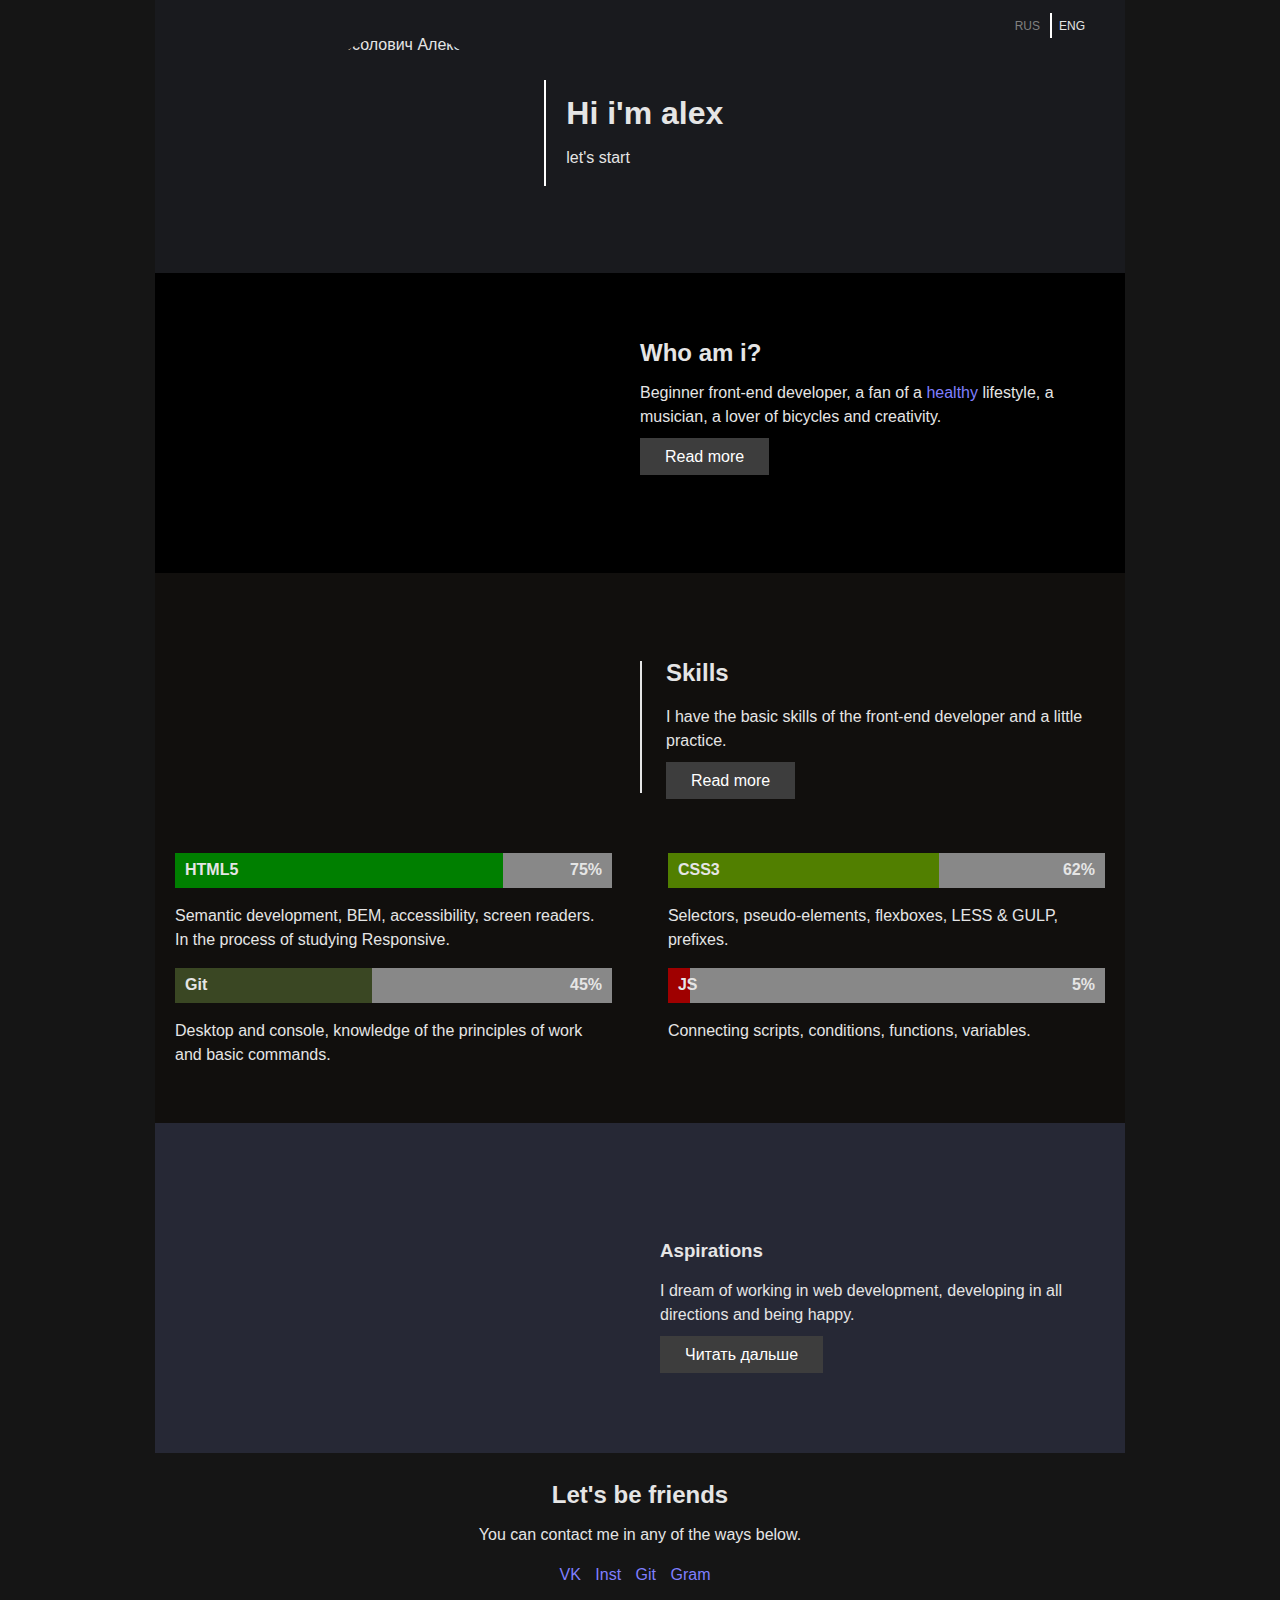
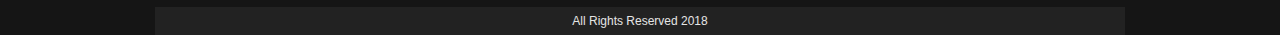
==== index_eng.html @ 6cd96cf3 "Merge pull request #4 from ppashkov/master" ====
<!DOCTYPE html>
<html lang="en">
  <head>
    <meta charset="UTF-8">
    <meta name="viewport" content="width=device-width, initial-scale=1">
    <title>Developer Alex</title>
    <link rel="stylesheet" href="css/mobile_style.css">
    <link rel="stylesheet" href="css/tablet_style.css">
    <link rel="stylesheet" href="css/desktop_style.css">
  </head>
  <body class="container">
    <header class="main-header">
      <section class="lang-menu">
        <ul class="lang-list">
          <li class="lang-list__item"><a href="index.html" class="lang-list__link">RUS</a></li>
          <li class="lang-list__item"><a href="#" class="lang-list__link lang-list__link--active">ENG</a></li>
        </ul>
      </section>
      <section class="header-info">
        <div class="header-info__wrapper-photo">
          <img class="header-info__photo" src="img/main_header_photo.jpg" alt="На фото: Просолович Александр" title="Просолович Александр">
        </div>
        <div class="header-info__wrapper-info">
          <h1 class="header-info__title">Hi i'm alex</h1>
          <p class="header-info__description">let's start</p>
        </div>
      </section>
    </header>
    <main class="page-main">
      <section class="main-info">
        <div class="main-info-wrapper">
          <h2 class="main-info__title">Who am i?</h2>
          <p class="main-info__description">Beginner front-end developer, a fan of a <a href="https://ru.wikipedia.org/wiki/%D0%97%D0%B4%D0%BE%D1%80%D0%BE%D0%B2%D1%8B%D0%B9_%D0%BE%D0%B1%D1%80%D0%B0%D0%B7_%D0%B6%D0%B8%D0%B7%D0%BD%D0%B8" class="main-info__alert">healthy</a> lifestyle, a musician, a lover of bicycles and creativity.</p>
          <a class="page-main__button" href="#">Read more</a>
        </div>
      </section>
      <section class="advantages">
        <div class="advantages-title-wrapper">
          <h2 class="page-main__title">Skills</h2>
          <p class="page-main__description">I have the basic skills of the front-end developer  and a little practice.</p>
          <a class="page-main__button" href="#">Read more</a>
        </div>
        <ul class="advantages-list">
          <li class="advantages-list__item">
            <h3 class="visually-hidden">HTML5</h3>
            <div class="progress-bar progress-bar--75">
              <div class="progress-bar__text">
                <span class="progress-bar__title">HTML5</span>
                <span class="progress-bar__title">75%</span>
              </div>
            </div>
            <p>Semantic development, BEM, accessibility, screen readers. In the process of studying Responsive.
          </li>
          <li class="advantages-list__item">
            <h3 class="visually-hidden">CSS3</h3>
            <div class="progress-bar progress-bar--62">
              <div class="progress-bar__text">
                <span class="progress-bar__title">CSS3</span>
                <span class="progress-bar__title">62%</span>
              </div>
            </div>
            <p>Selectors, pseudo-elements, flexboxes, LESS & GULP, prefixes.</p>
          </li>
          <li class="advantages-list__item">
            <h3 class="visually-hidden">Git</h3>
            <div class="progress-bar progress-bar--45">
              <div class="progress-bar__text">
                <span class="progress-bar__title">Git</span>
                <span class="progress-bar__title">45%</span>
              </div>
            </div>
            <p>Desktop and console, knowledge of the principles of work and basic commands.</p>
          </li>
          <li class="advantages-list__item">
            <h3 class="visually-hidden">JS</h3>
            <div class="progress-bar progress-bar--5">
              <div class="progress-bar__text">
                <span class="progress-bar__title">JS</span>
                <span class="progress-bar__title">5%</span>
              </div>
            </div>
            <p>Connecting scripts, conditions, functions, variables.</p>
          </li>
        </ul>
      </section>
      <section class="desires">
        <div class="desires-content-wrapper">
          <h3 class="desires__title">Aspirations</h3>
          <p>I dream of working in web development, developing in all directions and being happy.</p>
          <a class="page-main__button" href="#">Читать дальше</a>
        </div>
      </section>
    </main>
    <footer class="page-footer">
      <section class="social-menu">
        <div class="social-menu-wrapper">
          <h2 class="social-menu__title">Let's be friends</h2>
          <p>You can contact me in any of the ways below.</p>
          <ul class="social-list">
            <li class="social-list__item"><a class="social-list__title" href="http://vk.com/destors">VK</a></li>
            <li class="social-list__item"><a class="social-list__title" href="http://www.instagram.com/destors">Inst</a></li>
            <li class="social-list__item"><a class="social-list__title" href="http://github.com/Destors">Git</a></li>
            <li class="social-list__item"><a class="social-list__title" href="https://web.telegram.org/@Destors">Gram</a></li>
          </ul>
        </div>
        <div class="social-list-wrapper">
        </div>
      </section>
      <section class="copyright">
        <p class="copyright__title">All Rights Reserved 2018</p>
      </section>
    </footer>
  </body>
</html>
---- css/mobile_style.css ----
html {
    -webkit-box-sizing: border-box;
            box-sizing: border-box;

    animation: appear 3s;

    background-color: #151515;
}

*,
*::before,
*::after {
    -webkit-box-sizing: inherit;
            box-sizing: inherit;
}

body {
    padding: 0;
    margin: 0;

    font-family: "Roboto", Arial, sans-serif;
    font-size: 16px;
    font-style: normal;
    font-weight: 400;
    line-height: 24px;

    color: #e5e5e5;
}

a {
    text-decoration: none;

    color: #7f7fff;
}


.visually-hidden {
    position: absolute;

    width: 1px;
    height: 1px;
    padding: 0;
    margin: -1px;
    overflow: hidden;
    clip: rect(0 0 0 0);

    white-space: nowrap;

    border: 0;

    clip-path: inset(100%);
}

@keyframes appear {
    0% {
        opacity: 0;
    }

    100% {
        opacity: 1.0;
    }
}

.js .hideContent {
    display: none;

    animation: appear 4s;
}

.js .showContent {
    display: block;
}


.main-header {
    padding-top: 13px;
    padding-bottom: 20px;
    margin: 0;

    background-color: #191a1e;
}

.lang-list {
    display: flex;
    padding: 0 30px;
    margin: 0;

    list-style: none;

    justify-content: space-between;
}

.lang-list__item {
    padding-right: 10px;
}

.lang-list__link {
    font-size: 12px;

    text-decoration: none;

    color: gray;
}

.lang-list__link--active {
    color: inherit;
}

.advantages-list__percent {
    font-size: 16px;
    font-weight: 200;
}

.container {
    max-width: 500px;
    min-width: 320px;
    padding: 0;
    margin: 0 auto;
}

.header-info {
    padding: 20px 20px;
}

.header-info__wrapper-photo {
    position: relative;

    width: 200px;
    height: 200px;
    margin: 0 auto;
    overflow: hidden;

    text-align: center;

    border-radius: 50%;
}

.header-info__photo {
    width: auto;
    height: 100%;
    margin-left: -76px;
}

.header-info__description {
    padding: 0;
}

.header-info__wrapper-info {
    padding-left: 20px;

    border-left: 2px solid white;
}

.page-main {
    padding: 0;
    margin: 0;
}

.page-main__button {
    padding: 10px 25px;
    margin: 0 auto;

    text-decoration: none;

    color: white;
    border: none;
    background-color: #3d3d3d;
}

.no-js .page-main__button {
    display: none;
}

.page-main__title {
    text-align: left;
}

.page-main__description {
    text-align: left;
}

.main-info {
    padding: 60% 20px 40px 20px;

    text-align: center;

    background-color: black;
    background-image: url(../img/big_1498922514_image.jpg);
    background-repeat: no-repeat;
    background-size: 100%;
}

.main-info__title {
    padding: 0;
    margin: 0;
}

.advantages-title-wrapper {
    margin-bottom: 40px;

    text-align: center;
}


.advantages {
    padding: 60% 20px 40px 20px;

    background-color: #110f0d;
    background-image: url(../img/59fdde28f2a31.jpg);
    background-repeat: no-repeat;
    background-size: 100%;
}

.advantages-list {
    padding: 0;
    margin: 0;

    list-style: none;
}

.progress-bar {
    position: relative;

    display: flex;
    width: 100%;
    height: 35px;
    padding: 0;
    margin: 0 auto;

    background: #888;

    align-items: center;
}

.progress-bar:before {
    position: absolute;
    z-index: 1;

    height: 35px;

    content: "";

    background-color: #007f00;
}

.progress-bar--75:before {
    width: 75%;
}

.progress-bar--62:before {
    width: 62%;

    background-color: #517f00;
}

.progress-bar--45:before {
    width: 45%;

    background-color: #3a4723;
}

.progress-bar--5:before {
    width: 5%;

    background-color: #9f0000;
}

.progress-bar__text {
    display: flex;
    width: 100%;

    justify-content: space-between;
}

.progress-bar__title {
    z-index: 2;

    padding: 0 10px;
    margin: 0;

    font-weight: bold;
}

.hobbies__title {
    padding: 0 20px;

    text-align: center;
}

.hobbies-list {
    padding: 0 20px;
    margin: 0;

    list-style: none;
}

.hobbies-list__item {
    display: flex;
    margin-bottom: 20px;

    text-align: center;

    align-items: center;
}

.hobbies-list__description {
    max-width: 200px;
    padding: 0;
    margin: 0;

    font-size: 14px;
}

.hobbies-list__img {
    width: 120px;
    height: 127px;
}

.desires {
    padding: 82% 20px 40px 20px;
    margin: 0;

    text-align: center;

    background-color: #262835;
    background-image: url(../img/20413001.jpg);
    background-repeat: no-repeat;
    background-size: 100%;
}

.desires__title {
    padding: 0;
    margin: 0;
}


.page-footer {
    padding: 0 0;
}

.page-footer__description {
    padding: 0;
    margin: 0;
}


.social-menu {
    padding: 0;
    margin: 0;

    text-align: center;
}

.social-menu-wrapper {
    padding-top: 30px;
}

.social-menu__title {
    padding: 0;
    margin: 0;
}

.social-list {
    padding: 0;
    margin: 0 0 20px 0;

    list-style: none;
}
.social-list__item {
    display: inline-block;
    margin-right: 10px;
}

.social-list__link {
    width: 50px;
    height: 50px;
}

.copyright {
    text-align: center;

    background-color: #222;
}

.copyright__title {
    padding: 0;
    margin: 0;
}

.hideContent__title {
    text-align: left;
}

.hideContent__title-smal {
    padding: 0;
    margin: 0;

    text-align: left;
}

.hideContent__description {
    text-align: left;
}
---- css/desktop_style.css ----
@media (min-width: 660px) {
    a:hover,
    a:focus {
        opacity: .2;
    }

    a:active {
        opacity: 1;
    }
    .container {
        min-width: 970px;
    }


    .lang-menu {
        float: right;
    }

    .lang-list {
        display: flex;
    }

    .lang-list__item:first-child {
        border-left: none;
    }

    .lang-list__item {
        padding-left: 7px;

        border-left: 2px solid white;
    }


    .header-info {
        display: flex;

        align-items: center;
        justify-content: center;
    }

    .header-info__wrapper-photo {
        margin: 0 40px;

        background-image: url(../img/595f10a64d228.png);
        background-size: 100%;
    }

    .header-info__wrapper-info {
        width: 324px;
        margin: 0;
    }

    .main-info {
        min-height: 300px;
        padding-top: 7%;

        background-position-x: 10%;
        background-position-y: 42px;
        background-size: 40%;
    }

    .main-info-wrapper {
        width: 50%;
        margin-left: auto;

        text-align: left;
    }

    .page-main__button {
        margin: 0 auto 0 0;
    }

    .page-main__button:hover,
    .page-main__button:focus {
        background-color: #7f7f7fff;
    }

    .page-main__button:active {
        background-color: #191919ff;
    }

    .advantages {
        padding-top: 7%;

        background-color: #110f0d;
        background-image: url(../img/59fdde28f2a31.jpg);
        background-repeat: no-repeat;
        background-position-x: 10%;
        background-position-y: 50px;
        background-size: 40%;
    }

    .advantages-title-wrapper {
        width: 50%;
        padding-left: 24px;
        margin-left: auto;

        text-align: left;

        border-left: 2px solid;
    }

    .advantages-list {
        display: flex;
        padding-top: 20px;

        flex-wrap: wrap;
        justify-content: space-between;
    }

    .advantages-list__item {
        width: 47%;
    }

    .hobbies {
        margin: 40px;
    }

    .hobbies__title {
        margin-bottom: 44px;

        text-align: center;
    }

    .hobbies-list {
        display: flex;

        flex-wrap: wrap;
    }

    .hobbies-list__item {
        display: block;
        padding: 3px 40px;
    }

    .hobbies-list__link:hover .hobbies-list__img {
        transform: scale(1.1);

        opacity: .7;
    }
    .hobbies-list__description {
        max-width: 200px;
    }

    .desires {
        min-height: 330px;
        padding: 0;
        margin: 0;

        background-color: #262835;
        background-image: url(../img/20413001.jpg);
        background-repeat: no-repeat;
        background-position-x: 10%;
        background-position-y: 10px;
        background-size: 40%;
    }

    .desires-content-wrapper {
        display: block;
        width: 50%;
        padding: 12% 20px 5% 20px;
        margin: 0;
        margin-left: auto;

        text-align: left;
    }

    .hideContent {
        display: flex;

        flex-wrap: wrap;
    }

    .copyright {
        display: flex;

        justify-content: space-around;
    }

    .copyright__title {
        padding: 2px 10px;

        font-size: 12px;
    }
}
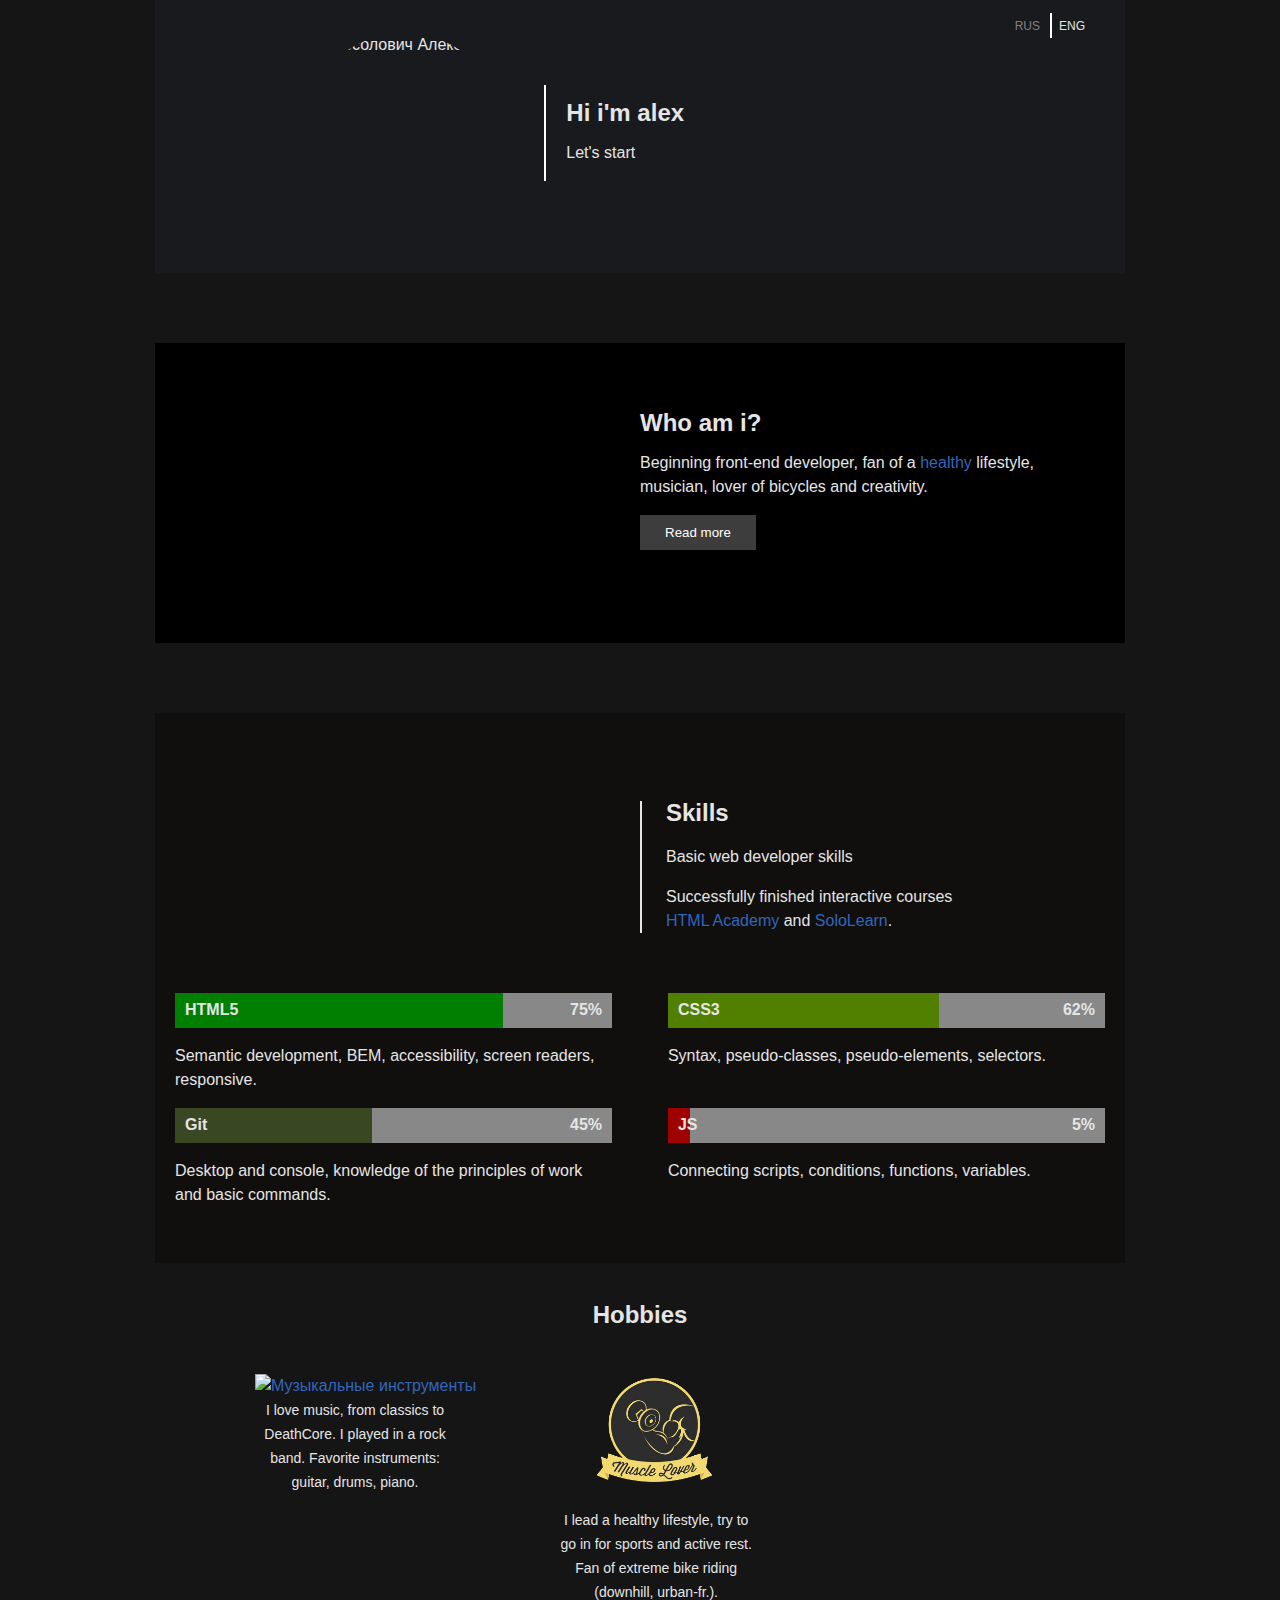
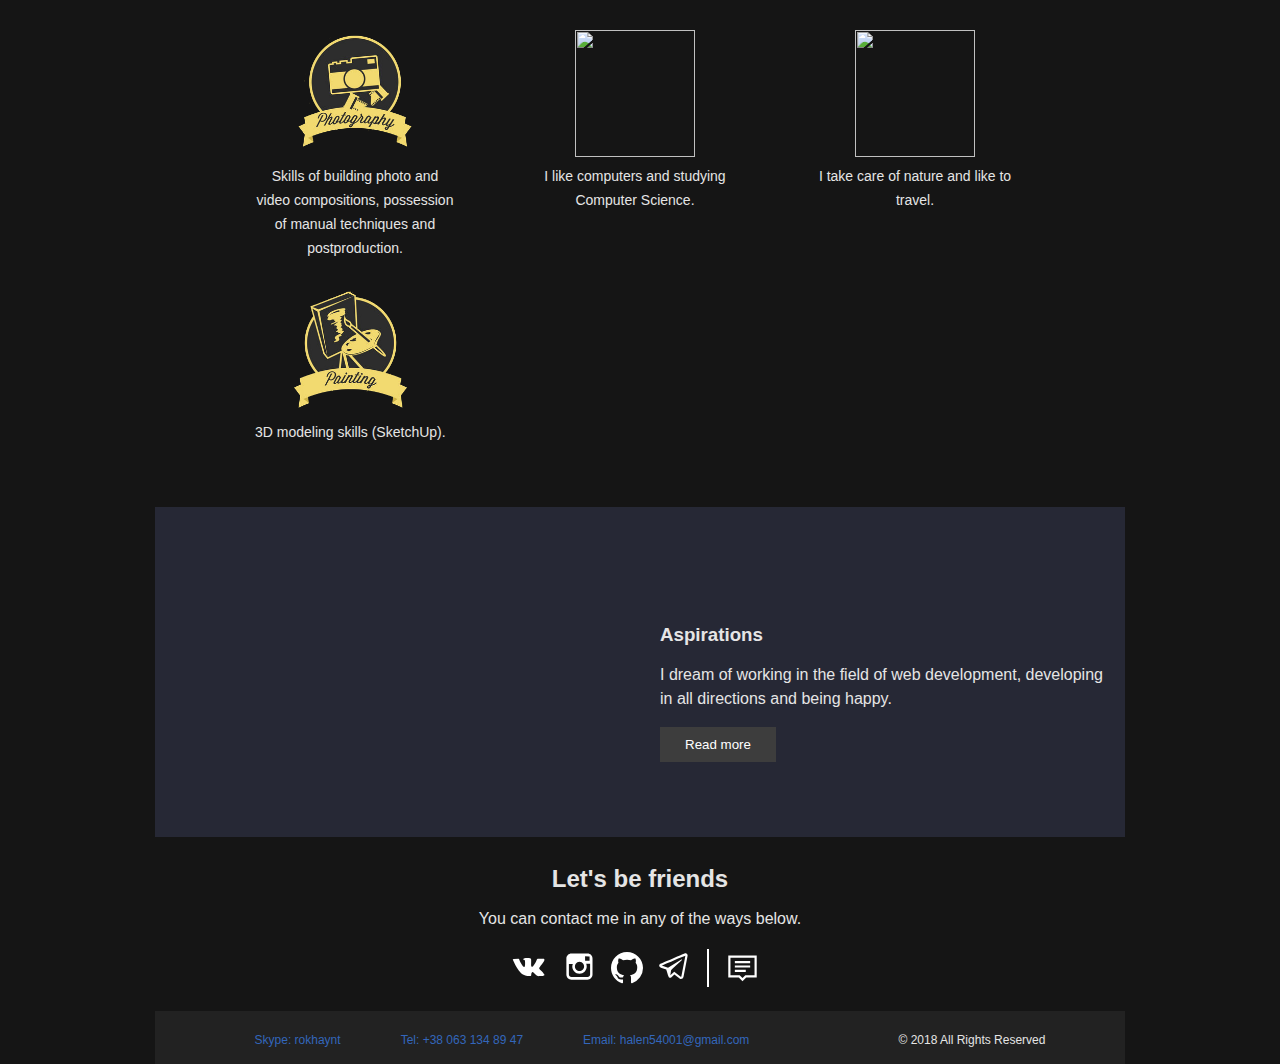
==== commit d03b9fd0: "final_0.1" ====
--- a/index_eng.html
+++ b/index_eng.html
@@ -1,28 +1,40 @@
 <!DOCTYPE html>
-<html lang="en">
+<html class="no-js" lang="en">
   <head>
     <meta charset="UTF-8">
-    <meta name="viewport" content="width=device-width, initial-scale=1">
-    <title>Developer Alex</title>
+    <meta name="keywords" content="HTML,CSS,XML,JavaScript, development of sites, create a website.">
+    <meta name="description" content="Development and support of web sites, modern design, new technologies.">
+    <meta name="viewport" content="width=device-width, initial-scale=1.0">
+    <meta name="author" content="Prosolovych Oleksandr">
+    <title>Фронтенд разработчик Destors</title>
+    <script>
+      document.documentElement
+        .classList.replace('no-js', 'js');
+    </script>
+    <link rel="stylesheet" href="css/normalize.css">
     <link rel="stylesheet" href="css/mobile_style.css">
-    <link rel="stylesheet" href="css/tablet_style.css">
-    <link rel="stylesheet" href="css/desktop_style.css">
+    <link rel="stylesheet" media="(min-width: 660px)" href="css/desktop_style.css">
+    <link rel="stylesheet" media="(min-width: 2800px)" href="css/hight_res_style.css">
   </head>
   <body class="container">
     <header class="main-header">
       <section class="lang-menu">
+        <h1 class="visually-hidden">Меню выбора языка</h1>
         <ul class="lang-list">
-          <li class="lang-list__item"><a href="index.html" class="lang-list__link">RUS</a></li>
-          <li class="lang-list__item"><a href="#" class="lang-list__link lang-list__link--active">ENG</a></li>
+          <li class="lang-list__item"><a href="index.html" class="lang-list__link" title="Русский язык">RUS</a></li>
+          <li class="lang-list__item"><a href="#" class="lang-list__link lang-list__link--active" title="English language">ENG</a></li>
         </ul>
       </section>
       <section class="header-info">
         <div class="header-info__wrapper-photo">
-          <img class="header-info__photo" src="img/main_header_photo.jpg" alt="На фото: Просолович Александр" title="Просолович Александр">
+          <picture>
+            <source srcset="img/main_header_photo.jpg" media="(min-width: 660px)">
+            <img class="header-info__photo" src="img/main_header_photo_mobile.jpg" alt="На фото: Просолович Александр" title="Просолович Александр">
+          </picture>
         </div>
         <div class="header-info__wrapper-info">
           <h1 class="header-info__title">Hi i'm alex</h1>
-          <p class="header-info__description">let's start</p>
+          <p class="header-info__description">Let's start</p>
         </div>
       </section>
     </header>
@@ -30,15 +42,22 @@
       <section class="main-info">
         <div class="main-info-wrapper">
           <h2 class="main-info__title">Who am i?</h2>
-          <p class="main-info__description">Beginner front-end developer, a fan of a <a href="https://ru.wikipedia.org/wiki/%D0%97%D0%B4%D0%BE%D1%80%D0%BE%D0%B2%D1%8B%D0%B9_%D0%BE%D0%B1%D1%80%D0%B0%D0%B7_%D0%B6%D0%B8%D0%B7%D0%BD%D0%B8" class="main-info__alert">healthy</a> lifestyle, a musician, a lover of bicycles and creativity.</p>
-          <a class="page-main__button" href="#">Read more</a>
+          <p class="main-info__description">Beginning front-end developer, fan of a<a href = "https://en.wikipedia.org/wiki/%D0%97%D0%B4%D0%BE%D1%80%D0%BE%D0%B2%D1%8B % D0% B9_% D0% BE% D0% B1% D1% 80% D0% B0% D0% B7_% D0% B6% D0% B8% D0% B7% D0% BD% D0% B8 "class =" main- info__link "target =" _ blank "> healthy </a> lifestyle, musician, lover of bicycles and creativity.</p>
+          <div class="hide-content">
+            <h4 class="hide-content__title">Short biography</h4>
+            <h5 class="hide-content__title-smal">Family</h5>
+            <p class="hide-content__description">I was born on March 19, 1995 in Ukraine, the city of <a class="main-info__link" href="https://ru.wikipedia.org/wiki/%D0%9D%D0%B8%D0%BA%D0%BE%D0%BB%D0%B0%D0%B5%D0%B2">Nikolaev</a>, in the family of a teacher and an electrician. Full name Prosolovich Alexander Romanovich.</p>
+            <h5 class="hide-content__title-smal">Education</h5>
+            <p class="hide-content__description">11 years he studied at school number 7, then he entered the Polytechnic Institute in Nikolayev on the specialty "Road transport", he studied at the NKI college on the specialty "DVS". I later moved to Kiev University Ukraine, specialty "Computer Science".</p>
+          </div>
+          <button class="page-main__button" data-more="0">Read more</button>
         </div>
       </section>
       <section class="advantages">
         <div class="advantages-title-wrapper">
           <h2 class="page-main__title">Skills</h2>
-          <p class="page-main__description">I have the basic skills of the front-end developer  and a little practice.</p>
-          <a class="page-main__button" href="#">Read more</a>
+          <p class="page-main__description">Basic web developer skills</p>
+          <p class="page-main__description">Successfully finished interactive courses<br><a href="https://htmlacademy.ru/profile/id276285" title="Мой профиль HTML Academy" target="_blank">HTML Academy</a> and <a href="https://www.sololearn.com/Profile/2225497" title="Мой профиль SoloLearn" target="_blank">SoloLearn</a>. </p>
         </div>
         <ul class="advantages-list">
           <li class="advantages-list__item">
@@ -49,7 +68,7 @@
                 <span class="progress-bar__title">75%</span>
               </div>
             </div>
-            <p>Semantic development, BEM, accessibility, screen readers. In the process of studying Responsive.
+            <p>Semantic development, BEM, accessibility, screen readers, responsive.
           </li>
           <li class="advantages-list__item">
             <h3 class="visually-hidden">CSS3</h3>
@@ -59,7 +78,7 @@
                 <span class="progress-bar__title">62%</span>
               </div>
             </div>
-            <p>Selectors, pseudo-elements, flexboxes, LESS & GULP, prefixes.</p>
+            <p>Syntax, pseudo-classes, pseudo-elements, selectors.</p>
           </li>
           <li class="advantages-list__item">
             <h3 class="visually-hidden">Git</h3>
@@ -80,14 +99,51 @@
               </div>
             </div>
             <p>Connecting scripts, conditions, functions, variables.</p>
+          </li>
+        </ul>
+      </section>
+      <section class="hobbies">
+        <h2 class="hobbies__title">Hobbies</h2>
+        <ul class="hobbies-list">
+          <li class="hobbies-list__item">
+            <a class="hobbies-list__link" href="https://www.youtube.com/watch?v=rc3UGFDLbmE" title="Видео с моим исполнением" target="_blank"><img class="hobbies-list__img" src="img/hobbie_rock.png" alt="Музыкальные инструменты"></a>
+            <p class="hobbies-list__description">I love music, from classics to DeathCore. I played in a rock band. Favorite instruments: guitar, drums, piano.</p>
+          </li>
+          <li class="hobbies-list__item">
+            <a class="hobbies-list__link" href="https://ru.wikipedia.org/wiki/%D0%97%D0%B4%D0%BE%D1%80%D0%BE%D0%B2%D1%8B%D0%B9_%D0%BE%D0%B1%D1%80%D0%B0%D0%B7_%D0%B6%D0%B8%D0%B7%D0%BD%D0%B8" target="_blank"><img class="hobbies-list__img" src="img/hobbie_muscule.png" alt=""></a>
+            <p class="hobbies-list__description">I lead a healthy lifestyle, try to go in for sports and active rest. Fan of extreme bike riding (downhill, urban-fr.).</p>
+          </li>
+          <li class="hobbies-list__item">
+            <a class="hobbies-list__link" href="https://ru.wikipedia.org/wiki/%D0%A4%D0%BE%D1%82%D0%BE%D0%B3%D1%80%D0%B0%D1%84"><img class="hobbies-list__img" src="img/hobbie_photo.png" alt=""></a>
+            <p class="hobbies-list__description">Skills of building photo and video compositions, possession of manual techniques and postproduction.</p>
+          </li>
+          <li class="hobbies-list__item">
+            <a class="hobbies-list__link" href="https://ru.wikipedia.org/wiki/%D0%98%D0%BD%D1%84%D0%BE%D1%80%D0%BC%D0%B0%D1%82%D0%B8%D0%BA%D0%B0" target="_blank"><img class="hobbies-list__img" src="img/hobbie_pc.png" alt=""></a>
+            <p class="hobbies-list__description">I like computers and studying Computer Science.</p>
+          </li>
+          <li class="hobbies-list__item">
+            <a class="hobbies-list__link" href="https://ru.wikipedia.org/wiki/%D0%9E%D1%85%D1%80%D0%B0%D0%BD%D0%B0_%D0%BE%D0%BA%D1%80%D1%83%D0%B6%D0%B0%D1%8E%D1%89%D0%B5%D0%B9_%D1%81%D1%80%D0%B5%D0%B4%D1%8B" target="_blank"><img class="hobbies-list__img" src="img/hobbie_nature.png" alt=""></a>
+            <p class="hobbies-list__description">I take care of nature and like to travel.</p>
+          </li>
+          <li class="hobbies-list__item">
+            <a class="hobbies-list__link" href="http://s016.radikal.ru/i336/1108/14/4311d4f94e69.jpg" target="_blank"><img class="hobbies-list__img" src="img/hobbie_paint.png" alt=""></a>
+            <p class="hobbies-list__description">3D modeling skills (SketchUp).</p>
           </li>
         </ul>
       </section>
       <section class="desires">
         <div class="desires-content-wrapper">
           <h3 class="desires__title">Aspirations</h3>
-          <p>I dream of working in web development, developing in all directions and being happy.</p>
-          <a class="page-main__button" href="#">Читать дальше</a>
+          <p>I dream of working in the field of web development, developing in all directions and being happy.</p>
+          <div class="hide-content">
+            <h4 class="hide-content__title-smal">About Web Development</h4>
+            <p class="hide-content__description">How did I come to this? Very simply, I always wanted to do something that will help me to reveal myself and my abilities. In the world of code, I feel fine. I feel that I am doing something important and necessary.</p>
+            <img class="hide-content__img" src="img/image-research-development.png" alt="Важность работы программистов в обществе">
+            <h4 class="hide-content__title-smal">About programming</h4>
+            <p class="hide-content__description">Programming is a tool that gives unlimited possibilities for any fantasy. Even such simple skills as site layout - opened a new world for me.</p>
+            <p class="hide-content__description">I really like and want, study further, and expand the range of my skills.</p>
+          </div>
+          <button class="page-main__button" data-more="0">Read more</button>
         </div>
       </section>
     </main>
@@ -97,18 +153,89 @@
           <h2 class="social-menu__title">Let's be friends</h2>
           <p>You can contact me in any of the ways below.</p>
           <ul class="social-list">
-            <li class="social-list__item"><a class="social-list__title" href="http://vk.com/destors">VK</a></li>
-            <li class="social-list__item"><a class="social-list__title" href="http://www.instagram.com/destors">Inst</a></li>
-            <li class="social-list__item"><a class="social-list__title" href="http://github.com/Destors">Git</a></li>
-            <li class="social-list__item"><a class="social-list__title" href="https://web.telegram.org/@Destors">Gram</a></li>
+            <li class="social-list__item">
+              <a class="social-list__link" href="http://vk.com/destors" target="_blank" title="Мой VK: destors">
+                <svg id="vkontakte" viewBox="0 0 32 32" width="37" height="37" fill="white">
+                  <path d="M15.83 25.176h1.63s.45-.09.723-.362c.27-.27.18-.724.18-.724s0-2.17.996-2.533c.994-.362 2.26 2.08 3.708 3.076.995.724 1.81.543 1.81.543l3.618-.09s1.9-.09.995-1.628c-.09-.09-.542-1.086-2.713-3.166-2.262-2.17-1.99-1.81.814-5.428 1.72-2.262 2.353-3.62 2.172-4.16-.18-.544-1.447-.453-1.447-.453h-4.16s-.272 0-.544.09c-.18.09-.36.453-.36.453s-.634 1.72-1.54 3.257c-1.808 3.076-2.532 3.257-2.894 3.076-.724-.452-.543-1.81-.543-2.804 0-2.985.452-4.252-.905-4.614-.452-.09-.814-.18-1.9-.18-1.447 0-2.714 0-3.438.36-.452.272-.814.725-.633.815.27 0 .905.18 1.176.633.452.543.452 1.9.452 1.9s.27 3.528-.543 3.98c-.543.27-1.357-.27-2.985-3.166-.814-1.447-1.447-3.076-1.447-3.076s.09-.27-.18-.452-.634-.27-.634-.27l-3.89.09s-.543 0-.814.27c-.18.27 0 .724 0 .724S5.608 18.483 9.045 22.1c3.166 3.258 6.785 3.077 6.785 3.077z"></path>
+                </svg>
+              </a>
+            </li>
+            <li class="social-list__item">
+              <a class="social-list__link" href="http://www.instagram.com/destors" target="_blank" title="Мой Instagram: destors">
+                <svg id="instagram" viewBox="0 0 32 32" width="35" height="35" fill="white">
+                  <path d="M23.4 4H8.6C6.1 4 4 6.1 4 8.6v14.7C4 25.9 6.1 28 8.6 28h14.7c2.6 0 4.6-2.1 4.6-4.6V8.6c.1-2.5-2-4.6-4.5-4.6zm1.3 2.8h.5v4h-4.1V6.7l3.6.1zm-12.1 6.7c.8-1.1 2-1.8 3.4-1.8s2.7.7 3.4 1.8c.5.7.8 1.5.8 2.5 0 2.3-1.9 4.2-4.2 4.2s-4.2-1.9-4.2-4.2c0-.9.3-1.8.8-2.5zm13.1 9.9c0 1.3-1 2.3-2.3 2.3H8.6c-1.3 0-2.3-1-2.3-2.3v-9.8h3.6c-.3.8-.5 1.6-.5 2.5 0 3.6 2.9 6.6 6.6 6.6 3.6 0 6.6-2.9 6.6-6.6 0-.9-.2-1.7-.5-2.5h3.6v9.8z"></path>
+                </svg>
+              </a>
+            </li>
+            <li class="social-list__item">
+              <a class="social-list__link" href="http://github.com/Destors" target="_blank" title="Мой GitHub: Destors">
+                <svg height="32" class="octicon octicon-mark-github" viewBox="0 0 16 16" version="1.1" width="32" aria-hidden="true" fill="white">
+                  <path fill-rule="evenodd" d="M8 0C3.58 0 0 3.58 0 8c0 3.54 2.29 6.53 5.47 7.59.4.07.55-.17.55-.38 0-.19-.01-.82-.01-1.49-2.01.37-2.53-.49-2.69-.94-.09-.23-.48-.94-.82-1.13-.28-.15-.68-.52-.01-.53.63-.01 1.08.58 1.23.82.72 1.21 1.87.87 2.33.66.07-.52.28-.87.51-1.07-1.78-.2-3.64-.89-3.64-3.95 0-.87.31-1.59.82-2.15-.08-.2-.36-1.02.08-2.12 0 0 .67-.21 2.2.82.64-.18 1.32-.27 2-.27.68 0 1.36.09 2 .27 1.53-1.04 2.2-.82 2.2-.82.44 1.1.16 1.92.08 2.12.51.56.82 1.27.82 2.15 0 3.07-1.87 3.75-3.65 3.95.29.25.54.73.54 1.48 0 1.07-.01 1.93-.01 2.2 0 .21.15.46.55.38A8.013 8.013 0 0 0 16 8c0-4.42-3.58-8-8-8z"></path>
+                </svg>
+              </a>
+            </li>
+            <li class="social-list__item">
+              <a class="social-list__link" href="https://t.me/Destors" target="_blank" title="Мой Telegram: @Destors">
+                <svg xmlns="http://www.w3.org/2000/svg" xmlns:xlink="http://www.w3.org/1999/xlink" viewBox="0 0 32 32" version="1.1" width="35px" height="35px" fill="white">
+                  <g id="surface1">
+                    <path style=" " d="M 26.070313 3.996094 C 25.734375 4.011719 25.417969 4.109375 25.136719 4.21875 L 25.132813 4.21875 C 24.847656 4.332031 23.492188 4.902344 21.433594 5.765625 C 19.375 6.632813 16.703125 7.757813 14.050781 8.875 C 8.753906 11.105469 3.546875 13.300781 3.546875 13.300781 L 3.609375 13.277344 C 3.609375 13.277344 3.25 13.394531 2.875 13.652344 C 2.683594 13.777344 2.472656 13.949219 2.289063 14.21875 C 2.105469 14.488281 1.957031 14.902344 2.011719 15.328125 C 2.101563 16.050781 2.570313 16.484375 2.90625 16.722656 C 3.246094 16.964844 3.570313 17.078125 3.570313 17.078125 L 3.578125 17.078125 L 8.460938 18.722656 C 8.679688 19.425781 9.949219 23.597656 10.253906 24.558594 C 10.433594 25.132813 10.609375 25.492188 10.828125 25.765625 C 10.933594 25.90625 11.058594 26.023438 11.207031 26.117188 C 11.265625 26.152344 11.328125 26.179688 11.390625 26.203125 C 11.410156 26.214844 11.429688 26.21875 11.453125 26.222656 L 11.402344 26.210938 C 11.417969 26.214844 11.429688 26.226563 11.441406 26.230469 C 11.480469 26.242188 11.507813 26.246094 11.558594 26.253906 C 12.332031 26.488281 12.953125 26.007813 12.953125 26.007813 L 12.988281 25.980469 L 15.871094 23.355469 L 20.703125 27.0625 L 20.8125 27.109375 C 21.820313 27.550781 22.839844 27.304688 23.378906 26.871094 C 23.921875 26.433594 24.132813 25.875 24.132813 25.875 L 24.167969 25.785156 L 27.902344 6.65625 C 28.007813 6.183594 28.035156 5.742188 27.917969 5.3125 C 27.800781 4.882813 27.5 4.480469 27.136719 4.265625 C 26.769531 4.046875 26.40625 3.980469 26.070313 3.996094 Z M 25.96875 6.046875 C 25.964844 6.109375 25.976563 6.101563 25.949219 6.222656 L 25.949219 6.234375 L 22.25 25.164063 C 22.234375 25.191406 22.207031 25.25 22.132813 25.308594 C 22.054688 25.371094 21.992188 25.410156 21.667969 25.28125 L 15.757813 20.75 L 12.1875 24.003906 L 12.9375 19.214844 C 12.9375 19.214844 22.195313 10.585938 22.59375 10.214844 C 22.992188 9.84375 22.859375 9.765625 22.859375 9.765625 C 22.886719 9.3125 22.257813 9.632813 22.257813 9.632813 L 10.082031 17.175781 L 10.078125 17.15625 L 4.242188 15.191406 L 4.242188 15.1875 C 4.238281 15.1875 4.230469 15.183594 4.226563 15.183594 C 4.230469 15.183594 4.257813 15.171875 4.257813 15.171875 L 4.289063 15.15625 L 4.320313 15.144531 C 4.320313 15.144531 9.53125 12.949219 14.828125 10.71875 C 17.480469 9.601563 20.152344 8.476563 22.207031 7.609375 C 24.261719 6.746094 25.78125 6.113281 25.867188 6.078125 C 25.949219 6.046875 25.910156 6.046875 25.96875 6.046875 Z "/>
+                  </g>
+                </svg>
+              </a>
+            </li>
+            <li class="social-list__item">
+              <div class="social-list__button-wrapper">
+                <button class="social-list__button">
+                  <svg xmlns="http://www.w3.org/2000/svg" xmlns:xlink="http://www.w3.org/1999/xlink" viewBox="0 0 32 32" version="1.1" width="35px" height="35px" fill="white">
+                    <path style=" " d="M 3 6 L 3 26 L 12.585938 26 L 16 29.414063 L 19.414063 26 L 29 26 L 29 6 Z M 5 8 L 27 8 L 27 24 L 18.585938 24 L 16 26.585938 L 13.414063 24 L 5 24 Z M 9 11 L 9 13 L 23 13 L 23 11 Z M 9 15 L 9 17 L 23 17 L 23 15 Z M 9 19 L 9 21 L 19 21 L 19 19 Z "/>
+                  </svg>
+                </button>
+              </div>
+            </li>
           </ul>
         </div>
-        <div class="social-list-wrapper">
-        </div>
-      </section>
-      <section class="copyright">
-        <p class="copyright__title">All Rights Reserved 2018</p>
+      </section>
+      <section class="contacts">
+        <h3 class="visually-hidden">Наши контакты:</h3>
+        <ul class="contacts-list">
+          <li class="contacts-list__item"><a href="skype:rokhaynt?chat" class="contacts-list__link">Skype: rokhaynt</a></li>
+          <li class="contacts-list__item"><a href="tel:+380631348947" class="contacts-list__link">Tel: +38 063 134 89 47</a></li>
+          <li class="contacts-list__item"><a href="mailto:halen54001@gmail.com?subject=From:destors.com" class="contacts-list__link">Email: halen54001@gmail.com</a></li>
+        </ul>
+        <p class="contacts__copyright">© 2018 All Rights Reserved </p>
+      </section>
+      <section class="modal">
+        <h2 class="visually-hidden">Contact Us</h2>
+        <div class="overlay"></div>
+        <div class="modal-wrapper">
+          <form action="https://echo.htmlacademy.ru" class="modal-form" method="post">
+            <fieldset class="modal-fieldset">
+              <legend class="visually-hidden">Fill out the simple form and write us</legend>
+              <div class="modal-user-block">
+                <div class="modal-user-column">
+                  <label class="modal__label" for="username">Your name:</label>
+                  <input class="modal__input field-text" id="username" name="username" placeholder="First Name Last Name" type="text">
+                </div>
+                <div class="modal-user-column">
+                  <label class="modal__label" for="email">Your e-mail:</label>
+                  <input class="modal__input field-text" id="email" name="email" placeholder="email@example.com" type="email">
+                </div>
+              </div>
+              <p>
+                <label class="modal__label" for="massage">Text of the letter:</label>
+                <textarea class="modal__input modal__massage-input" cols="30" id="massage" name="massage" placeholder="In free form" rows="3"></textarea>
+              </p>
+              <input class="modal__submit-btn" type="submit" value="Send">
+            </fieldset>
+          </form>
+          <button class="modal__close-btn" title="Close form field">
+            <svg xmlns="http://www.w3.org/2000/svg" width="21" height="21" viewBox="0 0 21 21">
+              <path fill="white" d="M13.328 10.5l7.371-7.371a1.003 1.003 0 0 0 0-1.414L19.285.3a1.003 1.003 0 0 0-1.414 0L10.5 7.672 3.129.301a1.003 1.003 0 0 0-1.414 0L.301 1.715a1.003 1.003 0 0 0 0 1.414L7.672 10.5.301 17.871a1.003 1.003 0 0 0 0 1.414l1.415 1.414a1.003 1.003 0 0 0 1.414 0l7.371-7.371 7.371 7.371a1.003 1.003 0 0 0 1.414 0l1.414-1.414a1.003 1.003 0 0 0 0-1.414L13.328 10.5z"/>
+            </svg>
+          </button>
+        </div>
       </section>
     </footer>
+    <script src="js/script.js"></script>
   </body>
 </html>--- a/css/mobile_style.css
+++ b/css/mobile_style.css
@@ -30,9 +30,8 @@
 a {
     text-decoration: none;
 
-    color: #7f7fff;
-}
-
+    color: #36b;
+}
 
 .visually-hidden {
     position: absolute;
@@ -55,13 +54,12 @@
     0% {
         opacity: 0;
     }
-
     100% {
         opacity: 1.0;
     }
 }
 
-.js .hideContent {
+.js .hide-content {
     display: none;
 
     animation: appear 4s;
@@ -70,7 +68,6 @@
 .js .showContent {
     display: block;
 }
-
 
 .main-header {
     padding-top: 13px;
@@ -120,6 +117,10 @@
 
 .header-info {
     padding: 20px 20px;
+}
+
+.header-info__title {
+    font-size: 24px;
 }
 
 .header-info__wrapper-photo {
@@ -185,7 +186,7 @@
     text-align: center;
 
     background-color: black;
-    background-image: url(../img/big_1498922514_image.jpg);
+    background-image: url(../img/background_whoiem.jpg);
     background-repeat: no-repeat;
     background-size: 100%;
 }
@@ -201,12 +202,11 @@
     text-align: center;
 }
 
-
 .advantages {
     padding: 60% 20px 40px 20px;
 
     background-color: #110f0d;
-    background-image: url(../img/59fdde28f2a31.jpg);
+    background-image: url(../img/background_skills.jpg);
     background-repeat: no-repeat;
     background-size: 100%;
 }
@@ -281,14 +281,16 @@
     font-weight: bold;
 }
 
+.hobbies {
+    padding: 0 20px;
+}
+
 .hobbies__title {
-    padding: 0 20px;
-
     text-align: center;
 }
 
 .hobbies-list {
-    padding: 0 20px;
+    padding: 0;
     margin: 0;
 
     list-style: none;
@@ -301,6 +303,7 @@
     text-align: center;
 
     align-items: center;
+    justify-content: space-around;
 }
 
 .hobbies-list__description {
@@ -323,7 +326,7 @@
     text-align: center;
 
     background-color: #262835;
-    background-image: url(../img/20413001.jpg);
+    background-image: url(../img/background_dreams_mobile.jpg);
     background-repeat: no-repeat;
     background-size: 100%;
 }
@@ -333,9 +336,9 @@
     margin: 0;
 }
 
-
 .page-footer {
-    padding: 0 0;
+    padding: 0;
+    margin: 0;
 }
 
 .page-footer__description {
@@ -343,9 +346,8 @@
     margin: 0;
 }
 
-
 .social-menu {
-    padding: 0;
+    padding: 0 20px;
     margin: 0;
 
     text-align: center;
@@ -366,38 +368,199 @@
 
     list-style: none;
 }
+
 .social-list__item {
     display: inline-block;
     margin-right: 10px;
 }
 
+.social-list__button {
+    padding: 0;
+    margin: 0;
+
+    border: none;
+    background-color: inherit;
+}
+
+.social-list__button:hover,
+.social-list__button:focus {
+    cursor: pointer;
+
+    opacity: .5;
+}
+
 .social-list__link {
     width: 50px;
     height: 50px;
 }
 
-.copyright {
-    text-align: center;
+.contacts {
+    padding: 10px 20px 30px 10px;
+
+    text-align: left;
 
     background-color: #222;
 }
 
-.copyright__title {
-    padding: 0;
-    margin: 0;
-}
-
-.hideContent__title {
+.contacts-list {
+    list-style: none;
+}
+
+
+.contacts-list__link {
+    display: block;
+    padding: 0;
+    margin: 5px 0;
+}
+
+.contacts__copyright {
+    font-size: 12px;
+}
+
+.hide-content__title {
     text-align: left;
 }
 
-.hideContent__title-smal {
+.hide-content__title-smal {
     padding: 0;
     margin: 0;
 
     text-align: left;
 }
 
-.hideContent__description {
+
+.hide-content__img {
+    width: 100%;
+    height: auto;
+}
+
+.hide-content__description {
     text-align: left;
 }
+
+.modal {
+    position: fixed;
+    top: 57%;
+    left: 50%;
+    z-index: 1000;
+
+    display: none;
+    width: 100vw;
+    height: 100vh;
+    padding: 20px;
+    overflow: scroll;
+
+    -webkit-transform: translate(-50%, -50%);
+            transform: translate(-50%, -50%);
+}
+
+.modal-wrapper {
+    position: relative;
+    z-index: 1000;
+
+    width: 100%;
+    padding-top: 21px;
+    padding-bottom: 30px;
+    margin: 0 auto;
+
+    background-color: #110f0d;
+}
+
+
+.modal-window {
+    position: fixed;
+    top: 47%;
+    left: 50%;
+    z-index: 100;
+
+    width: 960px;
+    padding: 20px;
+    overflow: hidden;
+
+    -webkit-transform: translate(-50%, -50%);
+            transform: translate(-50%, -50%);
+
+    background-color: white;
+    -webkit-box-shadow: 0 10px 20px 0 rgba(0, 0, 0, .4);
+            box-shadow: 0 10px 20px 0 rgba(0, 0, 0, .4);
+}
+
+.modal-show {
+    display: block;
+
+    animation: appear 1.5s;
+}
+
+.social-list__button-wrapper {
+    height: 38px;
+    padding-left: 16px;
+
+    border-left: 2px solid white;
+}
+
+.modal__massage-input {
+    width: 100%;
+    min-height: 118px;
+    padding-top: 10px;
+}
+
+.modal__submit-btn {
+    padding: 16px 84px;
+    margin-top: 25px;
+
+    cursor: pointer;
+}
+
+
+.modal__close-btn {
+    position: absolute;
+    top: 11px;
+    right: 7px;
+
+    opacity: .3;
+    border: none;
+    background: transparent;
+}
+
+.modal__close-btn:active {
+    opacity: .1;
+}
+
+.modal-fieldset {
+    border: none;
+}
+
+.modal__submit-btn {
+    padding: 10px 25px;
+    margin: 0 auto;
+
+    text-decoration: none;
+
+    color: white;
+    border: none;
+    background-color: #3d3d3d;
+}
+.modal-input:invalid {
+    color: red;
+    border-color: red;
+}
+
+
+.modal-title {
+    font-size: 45px;
+    font-weight: 500;
+}
+
+.modal__label {
+    display: block;
+    margin-bottom: 7px;
+
+    font-weight: 700;
+}
+
+.modal__input {
+    width: 100%;
+    height: 50px;
+    padding: 12px 12px;
+    margin-bottom: 14px;
+}
--- a/css/desktop_style.css
+++ b/css/desktop_style.css
@@ -11,7 +11,6 @@
         min-width: 970px;
     }
 
-
     .lang-menu {
         float: right;
     }
@@ -40,19 +39,21 @@
 
     .header-info__wrapper-photo {
         margin: 0 40px;
-
-        background-image: url(../img/595f10a64d228.png);
-        background-size: 100%;
     }
 
     .header-info__wrapper-info {
         width: 324px;
         margin: 0;
+    }
+
+    .main-header {
+        margin-bottom: 70px;
     }
 
     .main-info {
         min-height: 300px;
         padding-top: 7%;
+        margin-bottom: 70px;
 
         background-position-x: 10%;
         background-position-y: 42px;
@@ -82,9 +83,6 @@
     .advantages {
         padding-top: 7%;
 
-        background-color: #110f0d;
-        background-image: url(../img/59fdde28f2a31.jpg);
-        background-repeat: no-repeat;
         background-position-x: 10%;
         background-position-y: 50px;
         background-size: 40%;
@@ -148,7 +146,7 @@
         margin: 0;
 
         background-color: #262835;
-        background-image: url(../img/20413001.jpg);
+        background-image: url(../img/background_dreams.jpg);
         background-repeat: no-repeat;
         background-position-x: 10%;
         background-position-y: 10px;
@@ -165,21 +163,114 @@
         text-align: left;
     }
 
-    .hideContent {
+    .hide-content {
         display: flex;
 
         flex-wrap: wrap;
     }
 
-    .copyright {
-        display: flex;
-
+    .contacts {
+        display: flex;
+        padding: 10px 20px 5px 10px;
+
+        align-items: center;
         justify-content: space-around;
     }
 
-    .copyright__title {
+    .contacts-list {
+        display: flex;
+        padding: 0;
+        margin: 0;
+    }
+
+    .contacts-list__item {
+        padding: 0 20px;
+    }
+
+    .contacts-list__link {
         padding: 2px 10px;
 
         font-size: 12px;
     }
+
+    .contacts__copyright {
+        padding: 0;
+        margin: 0;
+    }
+
+    .modal {
+        width: 800px;
+        overflow: unset;
+    }
+
+    .modal__close-btn {
+        cursor: pointer;
+    }
+
+    .modal__close-btn:hover,
+    .modal__close-btn:focus {
+        opacity: .5;
+    }
+
+    .modal__submit-btn:hover,
+    .modal__submit-btn:focus {
+        opacity: .5;
+    }
+
+    .overlay {
+        position: fixed;
+        top: 0;
+        right: 0;
+        bottom: 0;
+        left: 0;
+        z-index: 50;
+
+        display: none;
+        width: 100%;
+        height: 100%;
+
+        opacity: .9;
+        background: #000;
+    }
+
+    .modal-window {
+        position: fixed;
+        top: 47%;
+        left: 50%;
+        z-index: 100;
+
+        width: 960px;
+        padding: 20px;
+        overflow: hidden;
+
+        -webkit-transform: translate(-50%, -50%);
+                transform: translate(-50%, -50%);
+
+        background-color: white;
+        -webkit-box-shadow: 0 10px 20px 0 rgba(0, 0, 0, .4);
+                box-shadow: 0 10px 20px 0 rgba(0, 0, 0, .4);
+    }
+
+    .modal-user-block {
+        display: -webkit-box;
+        display: -ms-flexbox;
+        display: flex;
+
+        -webkit-box-pack: justify;
+        -ms-flex-pack: justify;
+        justify-content: space-between;
+    }
+
+    .modal-user-column {
+        width: 360px;
+        margin-top: 12px;
+    }
+
+    .modal-input:hover {
+        border-color: #b4b9bb;
+    }
+
+    .modal-input:focus {
+        border-color: black;
+    }
 }
--- a/css/hight_res_style.css
+++ b/css/hight_res_style.css
@@ -0,0 +1,67 @@
+/* test_version*/
+
+@media (min-width: 2800px) {
+    body {
+        font-size: 30px;
+        line-height: 1.5;
+    }
+
+    .lang-list__link {
+        font-size: 18px;
+    }
+    .container {
+        max-width: 2000px;
+    }
+
+    .main-info {
+        padding-top: 6%;
+        padding-bottom: 7%;
+    }
+
+    .hobbies-list {
+        justify-content: center;
+    }
+
+    .hobbies-list__item {
+        min-width: 30%;
+    }
+
+    .hobbies-list__img {
+        width: 217px;
+        height: 219px;
+    }
+
+    .hobbies-list__description {
+        max-width: 400px;
+        padding: 0;
+        margin: 0 auto;
+
+        font-size: inherit;
+
+        text-align: center;
+    }
+
+    .desires-content-wrapper {
+        padding: 11% 20px 10% 20px;
+    }
+
+    .advantages-list {
+        padding-top: 7%;
+    }
+
+    .copyright__title {
+        font-size: inherit;
+    }
+
+    .progress-bar {
+        height: 60px;
+    }
+
+    .progress-bar:before {
+        height: 100%;
+    }
+
+    .social-list__item {
+    margin-right: 35px;
+    transform: scale(1.7);
+}
